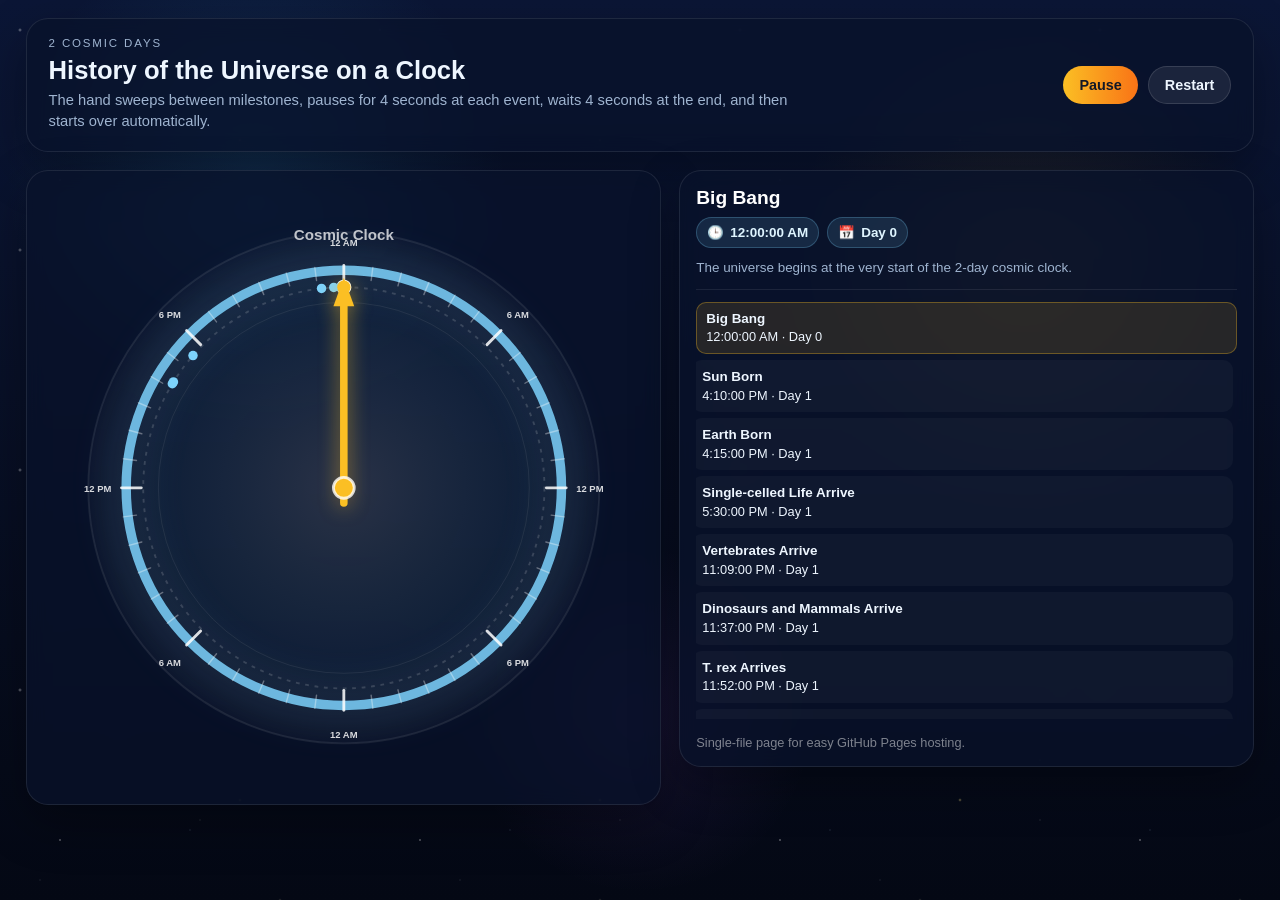
==== cosmicclock.html @ 49c6c4b4 "Update cosmicclock.html" ====
<!DOCTYPE html>
<html lang="en">
<head>
  <meta charset="UTF-8" />
  <meta name="viewport" content="width=device-width, initial-scale=1.0" />
  <title>Cosmic Clock</title>
  <style>
    :root {
      --bg1: #040814;
      --bg2: #0b1636;
      --ring: #7dd3fc;
      --accent: #fbbf24;
      --accent-2: #f97316;
      --text: #eef6ff;
      --muted: #9fb4d0;
      --card: rgba(9, 18, 43, 0.74);
      --glow: rgba(125, 211, 252, 0.42);
    }

    * { box-sizing: border-box; }

    body {
      margin: 0;
      min-height: 100vh;
      font-family: Arial, Helvetica, sans-serif;
      color: var(--text);
      background:
        radial-gradient(circle at 20% 20%, rgba(56, 189, 248, 0.14), transparent 20%),
        radial-gradient(circle at 80% 30%, rgba(251, 191, 36, 0.10), transparent 20%),
        radial-gradient(circle at 50% 80%, rgba(168, 85, 247, 0.10), transparent 18%),
        linear-gradient(180deg, var(--bg2), var(--bg1));
      overflow-x: hidden;
    }

    .stars,
    .stars::before,
    .stars::after {
      position: fixed;
      inset: 0;
      content: "";
      background-repeat: repeat;
      pointer-events: none;
    }

    .stars {
      background-image:
        radial-gradient(2px 2px at 20px 30px, #ffffff, transparent),
        radial-gradient(1.5px 1.5px at 120px 80px, #dbeafe, transparent),
        radial-gradient(1.8px 1.8px at 240px 140px, #fde68a, transparent),
        radial-gradient(1.3px 1.3px at 340px 40px, #ffffff, transparent),
        radial-gradient(1.6px 1.6px at 60px 180px, #ffffff, transparent);
      background-size: 360px 220px;
      opacity: 0.45;
      animation: drift 80s linear infinite;
    }

    .stars::before {
      background-image:
        radial-gradient(1.5px 1.5px at 80px 40px, #ffffff, transparent),
        radial-gradient(1.2px 1.2px at 190px 110px, #bfdbfe, transparent),
        radial-gradient(1.8px 1.8px at 280px 180px, #fef3c7, transparent);
      background-size: 320px 240px;
      opacity: 0.38;
      animation: drift 120s linear reverse infinite;
    }

    .stars::after {
      background-image:
        radial-gradient(1.4px 1.4px at 40px 100px, #ffffff, transparent),
        radial-gradient(1.7px 1.7px at 200px 40px, #f0f9ff, transparent),
        radial-gradient(1.3px 1.3px at 310px 150px, #fde68a, transparent);
      background-size: 420px 260px;
      opacity: 0.22;
      animation: twinkle 6s ease-in-out infinite;
    }

    @keyframes drift {
      from { transform: translateY(0); }
      to { transform: translateY(-120px); }
    }

    @keyframes twinkle {
      0%, 100% { opacity: 0.18; }
      50% { opacity: 0.38; }
    }

    .page {
      width: min(96vw, 1320px);
      margin: 0 auto;
      padding: 18px 0 22px;
      position: relative;
      z-index: 1;
    }

    .panel {
      background: var(--card);
      border: 1px solid rgba(255,255,255,0.09);
      border-radius: 22px;
      box-shadow: 0 18px 50px rgba(0,0,0,0.32);
      backdrop-filter: blur(10px);
    }

    .topbar {
      display: grid;
      grid-template-columns: 1fr auto;
      gap: 20px;
      align-items: center;
      padding: 18px 22px;
      margin-bottom: 18px;
    }

    .eyebrow {
      font-size: 0.72rem;
      letter-spacing: 0.16em;
      text-transform: uppercase;
      color: var(--muted);
      margin-bottom: 8px;
    }

    h1 {
      margin: 0 0 6px;
      font-size: clamp(1.5rem, 2vw, 2.15rem);
      line-height: 1.05;
    }

    .subtitle {
      margin: 0;
      color: var(--muted);
      line-height: 1.45;
      font-size: 0.92rem;
      max-width: 760px;
    }

    .controls {
      display: flex;
      flex-wrap: wrap;
      justify-content: flex-end;
      gap: 10px;
    }

    button {
      border: 0;
      border-radius: 999px;
      padding: 10px 16px;
      font-size: 0.9rem;
      font-weight: 700;
      cursor: pointer;
      transition: transform 0.18s ease, background 0.18s ease;
    }

    button:hover {
      transform: translateY(-1px);
    }

    .primary-btn {
      background: linear-gradient(90deg, var(--accent), var(--accent-2));
      color: #111827;
    }

    .ghost-btn {
      background: rgba(255,255,255,0.08);
      color: var(--text);
      border: 1px solid rgba(255,255,255,0.12);
    }

    .content {
      display: grid;
      grid-template-columns: minmax(420px, 1.05fr) minmax(300px, 0.95fr);
      gap: 18px;
      align-items: start;
    }

    .clock-panel {
      padding: 14px;
      display: grid;
      place-items: center;
      min-height: 620px;
    }

    .info-panel {
      padding: 16px;
    }

    .event-name {
      font-size: clamp(1.15rem, 1.5vw, 1.45rem);
      font-weight: 700;
      margin: 0 0 8px;
      color: #ffffff;
    }

    .event-meta {
      display: flex;
      flex-wrap: wrap;
      gap: 8px;
      margin-bottom: 10px;
    }

    .pill {
      display: inline-flex;
      align-items: center;
      gap: 6px;
      width: fit-content;
      padding: 7px 10px;
      border-radius: 999px;
      background: rgba(125, 211, 252, 0.12);
      border: 1px solid rgba(125, 211, 252, 0.24);
      color: #dff5ff;
      font-weight: 600;
      font-size: 0.84rem;
    }

    .small {
      color: var(--muted);
      line-height: 1.45;
      font-size: 0.84rem;
    }

    .status-row {
      display: flex;
      gap: 6px;
      flex-wrap: wrap;
      margin-top: 10px;
    }

    .status-chip {
      padding: 6px 9px;
      border-radius: 999px;
      background: rgba(255,255,255,0.06);
      border: 1px solid rgba(255,255,255,0.1);
      color: var(--muted);
      font-size: 0.78rem;
    }

    .timeline {
      margin-top: 12px;
      padding-top: 12px;
      border-top: 1px solid rgba(255,255,255,0.08);
      display: grid;
      gap: 6px;
      max-height: 430px;
      overflow: auto;
    }

    .timeline-item {
      padding: 7px 9px;
      border-radius: 10px;
      background: rgba(255,255,255,0.03);
      border: 1px solid transparent;
      transition: 0.25s ease;
      font-size: 0.8rem;
      line-height: 1.3;
    }

    .timeline-item.active {
      background: rgba(251, 191, 36, 0.12);
      border-color: rgba(251, 191, 36, 0.32);
      transform: translateX(4px);
    }

    .timeline-item strong {
      display: block;
      margin-bottom: 2px;
      font-size: 0.84rem;
    }

    svg {
      width: min(100%, 760px);
      height: auto;
      display: block;
    }

    .clock-face {
      filter: drop-shadow(0 0 24px var(--glow));
    }

    .center-dot {
      fill: var(--accent);
      stroke: rgba(255,255,255,0.8);
      stroke-width: 3;
    }

    .hand {
      transform-origin: 320px 320px;
      transition: transform 1s linear;
    }

    .hand-shadow {
      filter: drop-shadow(0 0 10px rgba(251, 191, 36, 0.65));
    }

    .orbit-label {
      font-size: 16px;
      fill: rgba(255,255,255,0.74);
      font-weight: 700;
      text-anchor: middle;
    }

    .face-label {
      font-size: 10px;
      fill: rgba(255,255,255,0.84);
      font-weight: 700;
      text-anchor: middle;
    }

    .credit {
      margin-top: 16px;
      color: rgba(255,255,255,0.48);
      font-size: 0.8rem;
    }

    @media (max-width: 980px) {
      .topbar {
        grid-template-columns: 1fr;
      }

      .controls {
        justify-content: flex-start;
      }

      .content {
        grid-template-columns: 1fr;
      }

      .clock-panel {
        min-height: auto;
      }
    }
  </style>
</head>
<body>
  <div class="stars"></div>

  <main class="page">
    <section class="panel topbar">
      <div>
        <div class="eyebrow">2 cosmic days</div>
        <h1>History of the Universe on a Clock</h1>
        <p class="subtitle">The hand sweeps between milestones, pauses for 4 seconds at each event, waits 4 seconds at the end, and then starts over automatically.</p>
      </div>

      <div class="controls">
        <button id="toggleBtn" class="primary-btn">Pause</button>
        <button id="restartBtn" class="ghost-btn">Restart</button>
      </div>
    </section>

    <section class="content">
      <section class="panel clock-panel">
        <svg viewBox="0 0 640 640" aria-label="Cosmic Clock">
          <defs>
            <radialGradient id="faceGlow" cx="50%" cy="50%" r="50%">
              <stop offset="0%" stop-color="rgba(255,255,255,0.14)" />
              <stop offset="70%" stop-color="rgba(125,211,252,0.08)" />
              <stop offset="100%" stop-color="rgba(255,255,255,0.02)" />
            </radialGradient>
          </defs>

          <circle cx="320" cy="320" r="270" fill="url(#faceGlow)" stroke="rgba(255,255,255,0.08)" stroke-width="2"></circle>
          <circle class="clock-face" cx="320" cy="320" r="230" fill="none" stroke="rgba(125,211,252,0.85)" stroke-width="10"></circle>
          <circle cx="320" cy="320" r="196" fill="none" stroke="rgba(255,255,255,0.08)" stroke-width="1"></circle>

          <g id="ticks"></g>
          <g id="labels"></g>
          <!-- faint timeline orbit -->
          <!-- faint timeline orbit -->
          <circle cx="320" cy="320" r="212" fill="none" stroke="rgba(255,255,255,0.15)" stroke-width="2" stroke-dasharray="4 6"></circle>

          <!-- progress trail -->
          <circle id="progressRing" cx="320" cy="320" r="212" fill="none" stroke="rgba(251,191,36,0.7)" stroke-width="4" stroke-linecap="round" transform="rotate(-90 320 320)" stroke-dasharray="1332" stroke-dashoffset="1332"></circle>

          <g id="eventMarkers"></g>

          <g class="hand hand-shadow" id="handGroup">
            <line x1="320" y1="336" x2="320" y2="116" stroke="#fbbf24" stroke-width="8" stroke-linecap="round"></line>
            <polygon points="320,98 309,128 331,128" fill="#fbbf24"></polygon>
          </g>

          <circle class="center-dot" cx="320" cy="320" r="11"></circle>
          <text x="320" y="58" class="orbit-label">Cosmic Clock</text>
        </svg>
      </section>

      <section class="panel info-panel">
        <h2 class="event-name" id="eventName">Loading…</h2>

        <div class="event-meta">
          <div class="pill">🕒 <span id="eventTime">12:00:00 AM</span></div>
          <div class="pill">📅 <span id="eventDay">Day 0</span></div>
        </div>

        <div class="small" id="eventDescription">
          The clock begins with the Big Bang and travels through each cosmic milestone in sequence.
        </div>

        <div class="timeline" id="timeline"></div>

        <div class="credit">Single-file page for easy GitHub Pages hosting.</div>
      </section>
    </section>
  </main>

  <script>
    const events = [
      { name: "Big Bang", time: "12:00:00 AM", day: 0 },
      { name: "Sun Born", time: "4:10:00 PM", day: 1 },
      { name: "Earth Born", time: "4:15:00 PM", day: 1 },
      { name: "Single-celled Life Arrive", time: "5:30:00 PM", day: 1 },
      { name: "Vertebrates Arrive", time: "11:09:00 PM", day: 1 },
      { name: "Dinosaurs and Mammals Arrive", time: "11:37:00 PM", day: 1 },
      { name: "T. rex Arrives", time: "11:52:00 PM", day: 1 },
      { name: "Astroid Hits", time: "11:53:00 PM", day: 1 },
      { name: "Entire Human History Starts after", time: "11:59:59 PM", day: 1 },
      { name: "Current Time", time: "12:00:00 AM", day: 2 }
    ];

    const HOLD_MS = 4000;
    const TRANSITION_MS = 2200;

    const eventNameEl = document.getElementById('eventName');
    const eventTimeEl = document.getElementById('eventTime');
    const eventDayEl = document.getElementById('eventDay');
    const eventDescriptionEl = document.getElementById('eventDescription');
    const handGroup = document.getElementById('handGroup');
    const timeline = document.getElementById('timeline');
    const ticksGroup = document.getElementById('ticks');
    const labelsGroup = document.getElementById('labels');
    const eventMarkersGroup = document.getElementById('eventMarkers');
    const progressRing = document.getElementById('progressRing');
    const toggleBtn = document.getElementById('toggleBtn');
    const restartBtn = document.getElementById('restartBtn');

    const descriptions = {
      "Big Bang": "The universe begins at the very start of the 2-day cosmic clock.",
      "Sun Born": "Our Sun appears late on Day 1 in this compressed timeline.",
      "Earth Born": "Earth forms just minutes after the Sun on the cosmic clock.",
      "Single-celled Life Arrive": "Early life appears and dominates most of the remaining timeline.",
      "Vertebrates Arrive": "Complex animals with backbones arrive close to the end of Day 1.",
      "Dinosaurs and Mammals Arrive": "Dinosaurs and early mammals show up in the final half hour before midnight.",
      "T. rex Arrives": "T. rex appears very late in cosmic history.",
      "Astroid Hits": "A world-changing asteroid impact follows shortly after.",
      "Entire Human History Starts after": "Recorded human history occupies only the tiniest sliver before midnight.",
      "Current Time": "The clock reaches the present moment, then pauses before restarting."
    };

    function toSeconds(timeString) {
      const [time, modifier] = timeString.split(' ');
      let [hours, minutes, seconds] = time.split(':').map(Number);
      if (modifier === 'AM' && hours === 12) hours = 0;
      if (modifier === 'PM' && hours !== 12) hours += 12;
      return hours * 3600 + minutes * 60 + seconds;
    }

    const totalSeconds = 2 * 24 * 60 * 60;

    const mappedEvents = events.map((event, index) => ({
      ...event,
      index,
      absoluteSeconds: event.day * 86400 + toSeconds(event.time)
    }));

    let currentIndex = 0;
    let isPlaying = true;
    let runToken = 0;

    function sleep(ms) {
      return new Promise(resolve => setTimeout(resolve, ms));
    }

    function waitWhilePaused() {
      return new Promise(resolve => {
        const check = () => {
          if (isPlaying) resolve();
          else requestAnimationFrame(check);
        };
        check();
      });
    }

    async function controlledWait(ms, token) {
      let remaining = ms;
      const step = 80;
      while (remaining > 0) {
        if (token !== runToken) return false;
        if (!isPlaying) await waitWhilePaused();
        const slice = Math.min(step, remaining);
        await sleep(slice);
        remaining -= slice;
      }
      return token === runToken;
    }

    function formatDay(day) {
      return `Day ${day}`;
    }

    function secondsToDegrees(absoluteSeconds) {
      return (absoluteSeconds / totalSeconds) * 720;
    }

    function handRotation(angle) {
      return `rotate(${angle}deg)`;
    }

    function createTicks() {
      const cx = 320;
      const cy = 320;
      for (let i = 0; i < 48; i++) {
        const angle = (i / 48) * Math.PI * 2 - Math.PI / 2;
        const isMajor = i % 6 === 0;
        const r1 = isMajor ? 214 : 221;
        const r2 = 235;
        const x1 = cx + Math.cos(angle) * r1;
        const y1 = cy + Math.sin(angle) * r1;
        const x2 = cx + Math.cos(angle) * r2;
        const y2 = cy + Math.sin(angle) * r2;
        const line = document.createElementNS('http://www.w3.org/2000/svg', 'line');
        line.setAttribute('x1', x1);
        line.setAttribute('y1', y1);
        line.setAttribute('x2', x2);
        line.setAttribute('y2', y2);
        line.setAttribute('stroke', isMajor ? 'rgba(255,255,255,0.85)' : 'rgba(255,255,255,0.35)');
        line.setAttribute('stroke-width', isMajor ? '3' : '1.5');
        line.setAttribute('stroke-linecap', 'round');
        ticksGroup.appendChild(line);
      }
    }

    function createHourLabels() {
      const cx = 320;
      const cy = 320;
      const labels = [
        { text: '12 AM', pos: 0 },
        { text: '6 AM', pos: 6 },
        { text: '12 PM', pos: 12 },
        { text: '6 PM', pos: 18 },
        { text: '12 AM', pos: 24 },
        { text: '6 AM', pos: 30 },
        { text: '12 PM', pos: 36 },
        { text: '6 PM', pos: 42 }
      ];

      labels.forEach(label => {
        const angle = (label.pos / 48) * Math.PI * 2 - Math.PI / 2;
        const r = 260;
        const x = cx + Math.cos(angle) * r;
        const y = cy + Math.sin(angle) * r + 4;
        const text = document.createElementNS('http://www.w3.org/2000/svg', 'text');
        text.setAttribute('x', x);
        text.setAttribute('y', y);
        text.setAttribute('class', 'face-label');
        text.textContent = label.text;
        labelsGroup.appendChild(text);
      });
    }

    function createEventMarkers() {
      const cx = 320;
      const cy = 320;

      mappedEvents.forEach((event, idx) => {
        const angle = (event.absoluteSeconds / totalSeconds) * Math.PI * 2 - Math.PI / 2;

        // Place markers slightly OUTSIDE the inner ring so they are visible
        const radius = 212;
        const x = cx + Math.cos(angle) * radius;
        const y = cy + Math.sin(angle) * radius;

        const dot = document.createElementNS('http://www.w3.org/2000/svg', 'circle');
        dot.setAttribute('cx', x);
        dot.setAttribute('cy', y);
        dot.setAttribute('r', event.name === 'Big Bang' || event.name === 'Current Time' ? '7' : '5');
        dot.setAttribute('fill', event.name === 'Current Time' ? '#fbbf24' : '#7dd3fc');
        dot.setAttribute('opacity', '1');
        dot.setAttribute('data-index', idx);

        // ensure markers render above rings
        dot.style.pointerEvents = 'none';

        eventMarkersGroup.appendChild(dot);
      });
    }

    function renderTimeline() {
      timeline.innerHTML = mappedEvents.map((event, index) => `
        <div class="timeline-item ${index === 0 ? 'active' : ''}" data-index="${index}">
          <strong>${event.name}</strong>
          <span>${event.time} · Day ${event.day}</span>
        </div>
      `).join('');
    }

    function setActiveEvent(index) {
      currentIndex = index;
      const event = mappedEvents[index];
      const angle = secondsToDegrees(event.absoluteSeconds);

      handGroup.style.transform = handRotation(angle);

      // update glowing progress trail
      const fraction = angle / 720;
      const circumference = 1332;
      const offset = circumference * (1 - fraction);
      progressRing.style.strokeDashoffset = offset;
      eventNameEl.textContent = event.name;
      eventTimeEl.textContent = event.time;
      eventDayEl.textContent = formatDay(event.day);
      eventDescriptionEl.textContent = descriptions[event.name] || 'A major milestone on the cosmic clock.';

      document.querySelectorAll('.timeline-item').forEach((item, itemIndex) => {
        item.classList.toggle('active', itemIndex === index);
      });

      document.querySelectorAll('#eventMarkers circle').forEach((dot, dotIndex) => {
        dot.setAttribute('stroke', dotIndex === index ? 'white' : 'none');
        dot.setAttribute('stroke-width', dotIndex === index ? '2' : '0');
      });

      const activeItem = document.querySelector(`.timeline-item[data-index="${index}"]`);
      if (activeItem) activeItem.scrollIntoView({ block: 'nearest', behavior: 'smooth' });
    }

    function moveHandTo(index, durationMs) {
      const event = mappedEvents[index];
      handGroup.style.transitionDuration = `${durationMs}ms`;
      handGroup.style.transform = handRotation(secondsToDegrees(event.absoluteSeconds));
    }

    function setButtonState() {
      toggleBtn.textContent = isPlaying ? 'Pause' : 'Resume';
    }

    async function playSequence(token) {
      setActiveEvent(currentIndex);

      while (token === runToken) {
        if (!isPlaying) {
          await waitWhilePaused();
          if (token !== runToken) return;
        }

        const nextIndex = currentIndex === mappedEvents.length - 1 ? 0 : currentIndex + 1;
        moveHandTo(nextIndex, TRANSITION_MS);
        const moved = await controlledWait(TRANSITION_MS, token);
        if (!moved) return;

        setActiveEvent(nextIndex);

        const held = await controlledWait(HOLD_MS, token);
        if (!held) return;
      }
    }

    function restartSequence() {
      runToken += 1;
      currentIndex = 0;
      handGroup.style.transitionDuration = '0ms';
      setActiveEvent(0);
      requestAnimationFrame(() => {
        requestAnimationFrame(() => {
          handGroup.style.transitionDuration = `${TRANSITION_MS}ms`;
          if (isPlaying) playSequence(runToken);
        });
      });
    }

    toggleBtn.addEventListener('click', () => {
      isPlaying = !isPlaying;
      setButtonState();
    });

    restartBtn.addEventListener('click', () => {
      isPlaying = true;
      setButtonState();
      restartSequence();
    });

    createTicks();
    createHourLabels();
    createEventMarkers();
    renderTimeline();
    setActiveEvent(0);
    setButtonState();

    handGroup.style.transitionDuration = `${TRANSITION_MS}ms`;

    // Pause on Day 0 (Big Bang) before starting the first movement
    async function startWithInitialPause(){
      await controlledWait(HOLD_MS, runToken);
      if (isPlaying) playSequence(runToken);
    }

    startWithInitialPause();
  </script>
</body>
</html>
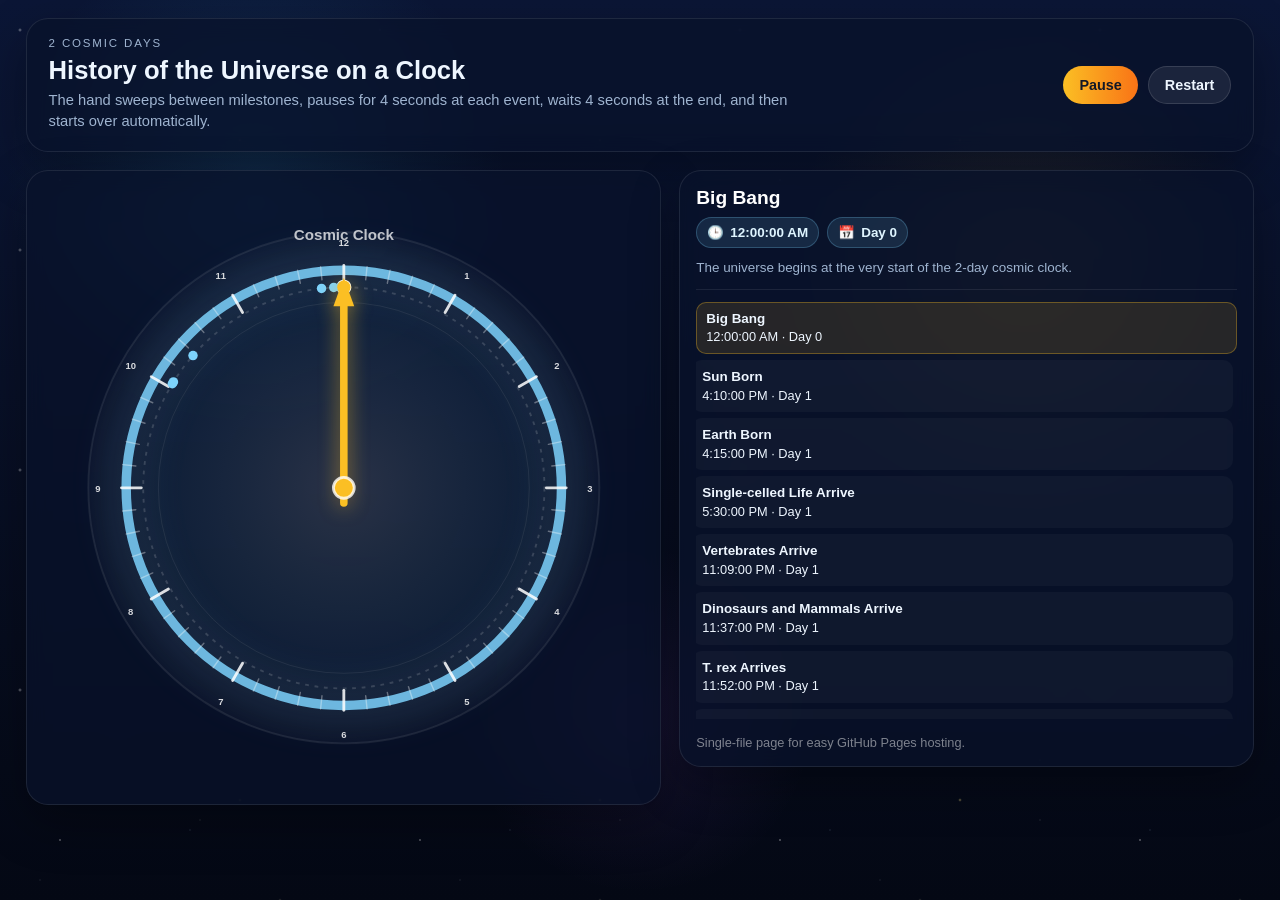
==== commit f23c8709: "Update cosmicclock.html" ====
--- a/cosmicclock.html
+++ b/cosmicclock.html
@@ -494,7 +494,9 @@
     }
 
     function secondsToDegrees(absoluteSeconds) {
-      return (absoluteSeconds / totalSeconds) * 720;
+      // 2 full days mapped onto 1 normal 12-hour clock face
+      // 48 hours = 360 degrees, so each full lap represents the whole cosmic timeline
+      return (absoluteSeconds / totalSeconds) * 360;
     }
 
     function handRotation(angle) {
@@ -504,9 +506,9 @@
     function createTicks() {
       const cx = 320;
       const cy = 320;
-      for (let i = 0; i < 48; i++) {
-        const angle = (i / 48) * Math.PI * 2 - Math.PI / 2;
-        const isMajor = i % 6 === 0;
+      for (let i = 0; i < 60; i++) {
+        const angle = (i / 60) * Math.PI * 2 - Math.PI / 2;
+        const isMajor = i % 5 === 0;
         const r1 = isMajor ? 214 : 221;
         const r2 = 235;
         const x1 = cx + Math.cos(angle) * r1;
@@ -529,18 +531,22 @@
       const cx = 320;
       const cy = 320;
       const labels = [
-        { text: '12 AM', pos: 0 },
-        { text: '6 AM', pos: 6 },
-        { text: '12 PM', pos: 12 },
-        { text: '6 PM', pos: 18 },
-        { text: '12 AM', pos: 24 },
-        { text: '6 AM', pos: 30 },
-        { text: '12 PM', pos: 36 },
-        { text: '6 PM', pos: 42 }
+        { text: '12', hour: 0 },
+        { text: '1', hour: 1 },
+        { text: '2', hour: 2 },
+        { text: '3', hour: 3 },
+        { text: '4', hour: 4 },
+        { text: '5', hour: 5 },
+        { text: '6', hour: 6 },
+        { text: '7', hour: 7 },
+        { text: '8', hour: 8 },
+        { text: '9', hour: 9 },
+        { text: '10', hour: 10 },
+        { text: '11', hour: 11 }
       ];
 
       labels.forEach(label => {
-        const angle = (label.pos / 48) * Math.PI * 2 - Math.PI / 2;
+        const angle = (label.hour / 12) * Math.PI * 2 - Math.PI / 2;
         const r = 260;
         const x = cx + Math.cos(angle) * r;
         const y = cy + Math.sin(angle) * r + 4;
@@ -597,7 +603,7 @@
       handGroup.style.transform = handRotation(angle);
 
       // update glowing progress trail
-      const fraction = angle / 720;
+      const fraction = angle / 360;
       const circumference = 1332;
       const offset = circumference * (1 - fraction);
       progressRing.style.strokeDashoffset = offset;
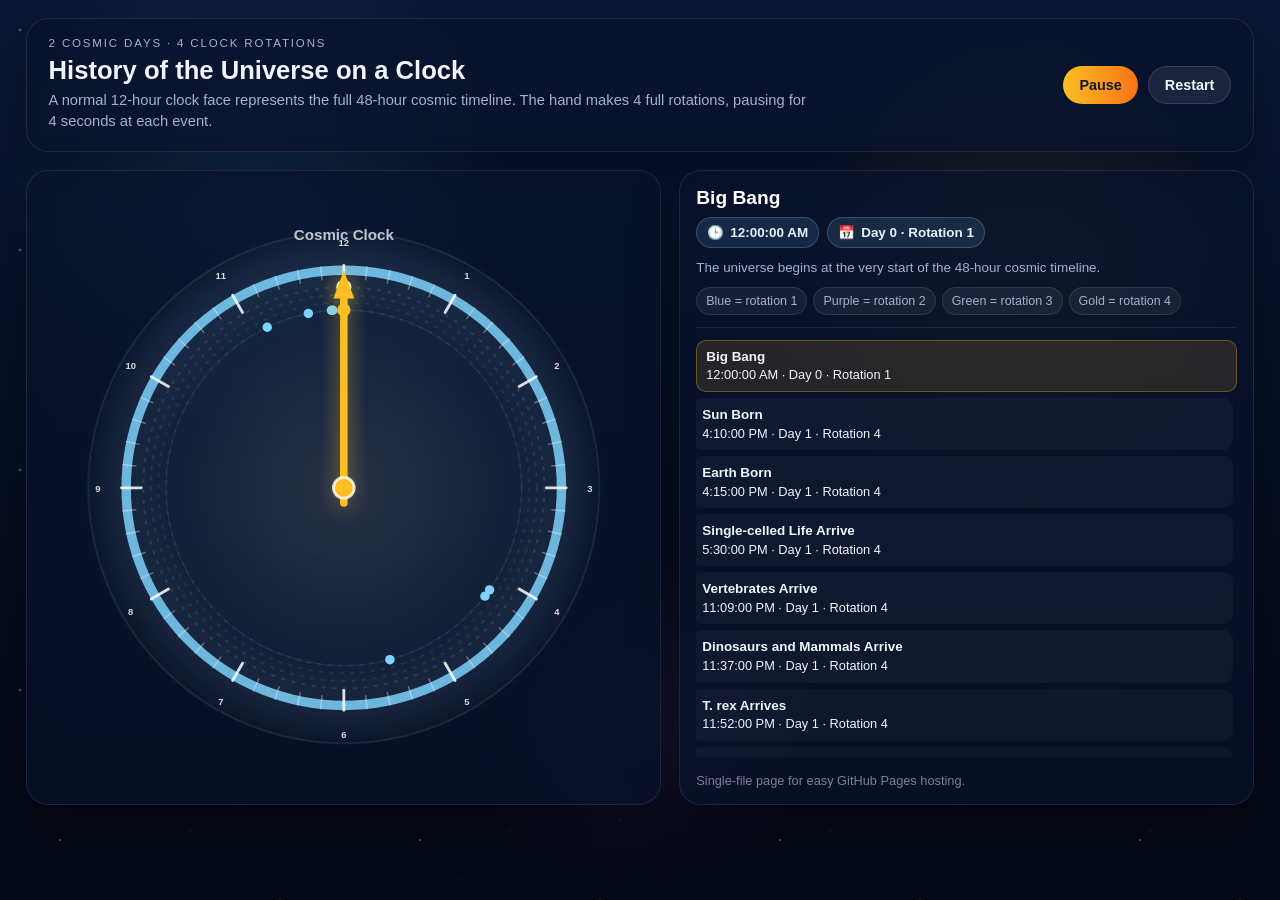
==== commit b796de35: "Update cosmicclock.html" ====
--- a/cosmicclock.html
+++ b/cosmicclock.html
@@ -15,6 +15,10 @@
       --muted: #9fb4d0;
       --card: rgba(9, 18, 43, 0.74);
       --glow: rgba(125, 211, 252, 0.42);
+      --lap1: rgba(96,165,250,0.78);
+      --lap2: rgba(168,85,247,0.78);
+      --lap3: rgba(34,197,94,0.78);
+      --lap4: rgba(251,191,36,0.84);
     }
 
     * { box-sizing: border-box; }
@@ -215,14 +219,14 @@
       font-size: 0.84rem;
     }
 
-    .status-row {
+    .legend {
       display: flex;
       gap: 6px;
       flex-wrap: wrap;
       margin-top: 10px;
     }
 
-    .status-chip {
+    .legend-chip {
       padding: 6px 9px;
       border-radius: 999px;
       background: rgba(255,255,255,0.06);
@@ -333,9 +337,9 @@
   <main class="page">
     <section class="panel topbar">
       <div>
-        <div class="eyebrow">2 cosmic days</div>
+        <div class="eyebrow">2 cosmic days · 4 clock rotations</div>
         <h1>History of the Universe on a Clock</h1>
-        <p class="subtitle">The hand sweeps between milestones, pauses for 4 seconds at each event, waits 4 seconds at the end, and then starts over automatically.</p>
+        <p class="subtitle">A normal 12-hour clock face represents the full 48-hour cosmic timeline. The hand makes 4 full rotations, pausing for 4 seconds at each event.</p>
       </div>
 
       <div class="controls">
@@ -357,22 +361,26 @@
 
           <circle cx="320" cy="320" r="270" fill="url(#faceGlow)" stroke="rgba(255,255,255,0.08)" stroke-width="2"></circle>
           <circle class="clock-face" cx="320" cy="320" r="230" fill="none" stroke="rgba(125,211,252,0.85)" stroke-width="10"></circle>
-          <circle cx="320" cy="320" r="196" fill="none" stroke="rgba(255,255,255,0.08)" stroke-width="1"></circle>
+          <circle cx="320" cy="320" r="188" fill="none" stroke="rgba(255,255,255,0.08)" stroke-width="1"></circle>
 
           <g id="ticks"></g>
           <g id="labels"></g>
-          <!-- faint timeline orbit -->
-          <!-- faint timeline orbit -->
-          <circle cx="320" cy="320" r="212" fill="none" stroke="rgba(255,255,255,0.15)" stroke-width="2" stroke-dasharray="4 6"></circle>
-
-          <!-- progress trail -->
-          <circle id="progressRing" cx="320" cy="320" r="212" fill="none" stroke="rgba(251,191,36,0.7)" stroke-width="4" stroke-linecap="round" transform="rotate(-90 320 320)" stroke-dasharray="1332" stroke-dashoffset="1332"></circle>
+
+          <circle cx="320" cy="320" r="212" fill="none" stroke="rgba(255,255,255,0.10)" stroke-width="2" stroke-dasharray="4 7"></circle>
+          <circle cx="320" cy="320" r="204" fill="none" stroke="rgba(255,255,255,0.08)" stroke-width="2" stroke-dasharray="4 7"></circle>
+          <circle cx="320" cy="320" r="196" fill="none" stroke="rgba(255,255,255,0.07)" stroke-width="2" stroke-dasharray="4 7"></circle>
+          <circle cx="320" cy="320" r="188" fill="none" stroke="rgba(255,255,255,0.06)" stroke-width="2" stroke-dasharray="4 7"></circle>
+
+          <circle id="progressRing1" cx="320" cy="320" r="212" fill="none" stroke="var(--lap1)" stroke-width="4" stroke-linecap="round" transform="rotate(-90 320 320)" stroke-dasharray="1332" stroke-dashoffset="1332"></circle>
+          <circle id="progressRing2" cx="320" cy="320" r="204" fill="none" stroke="var(--lap2)" stroke-width="4" stroke-linecap="round" transform="rotate(-90 320 320)" stroke-dasharray="1282" stroke-dashoffset="1282"></circle>
+          <circle id="progressRing3" cx="320" cy="320" r="196" fill="none" stroke="var(--lap3)" stroke-width="4" stroke-linecap="round" transform="rotate(-90 320 320)" stroke-dasharray="1232" stroke-dashoffset="1232"></circle>
+          <circle id="progressRing4" cx="320" cy="320" r="188" fill="none" stroke="var(--lap4)" stroke-width="4" stroke-linecap="round" transform="rotate(-90 320 320)" stroke-dasharray="1181" stroke-dashoffset="1181"></circle>
 
           <g id="eventMarkers"></g>
 
           <g class="hand hand-shadow" id="handGroup">
-            <line x1="320" y1="336" x2="320" y2="116" stroke="#fbbf24" stroke-width="8" stroke-linecap="round"></line>
-            <polygon points="320,98 309,128 331,128" fill="#fbbf24"></polygon>
+            <line x1="320" y1="336" x2="320" y2="108" stroke="#fbbf24" stroke-width="8" stroke-linecap="round"></line>
+            <polygon points="320,90 309,120 331,120" fill="#fbbf24"></polygon>
           </g>
 
           <circle class="center-dot" cx="320" cy="320" r="11"></circle>
@@ -390,6 +398,13 @@
 
         <div class="small" id="eventDescription">
           The clock begins with the Big Bang and travels through each cosmic milestone in sequence.
+        </div>
+
+        <div class="legend">
+          <div class="legend-chip">Blue = rotation 1</div>
+          <div class="legend-chip">Purple = rotation 2</div>
+          <div class="legend-chip">Green = rotation 3</div>
+          <div class="legend-chip">Gold = rotation 4</div>
         </div>
 
         <div class="timeline" id="timeline"></div>
@@ -415,6 +430,15 @@
 
     const HOLD_MS = 4000;
     const TRANSITION_MS = 2200;
+    const TOTAL_SECONDS = 2 * 24 * 60 * 60;
+    const LAP_DEGREES = 360;
+    const TOTAL_DEGREES = 1440;
+    const ringData = [
+      { id: 'progressRing1', radius: 212, circumference: 1332 },
+      { id: 'progressRing2', radius: 204, circumference: 1282 },
+      { id: 'progressRing3', radius: 196, circumference: 1232 },
+      { id: 'progressRing4', radius: 188, circumference: 1181 }
+    ];
 
     const eventNameEl = document.getElementById('eventName');
     const eventTimeEl = document.getElementById('eventTime');
@@ -425,20 +449,20 @@
     const ticksGroup = document.getElementById('ticks');
     const labelsGroup = document.getElementById('labels');
     const eventMarkersGroup = document.getElementById('eventMarkers');
-    const progressRing = document.getElementById('progressRing');
     const toggleBtn = document.getElementById('toggleBtn');
     const restartBtn = document.getElementById('restartBtn');
+    const progressRings = ringData.map(ring => ({ ...ring, el: document.getElementById(ring.id) }));
 
     const descriptions = {
-      "Big Bang": "The universe begins at the very start of the 2-day cosmic clock.",
-      "Sun Born": "Our Sun appears late on Day 1 in this compressed timeline.",
-      "Earth Born": "Earth forms just minutes after the Sun on the cosmic clock.",
+      "Big Bang": "The universe begins at the very start of the 48-hour cosmic timeline.",
+      "Sun Born": "Our Sun appears during the third of four clock rotations.",
+      "Earth Born": "Earth forms shortly after the Sun on the same rotation.",
       "Single-celled Life Arrive": "Early life appears and dominates most of the remaining timeline.",
-      "Vertebrates Arrive": "Complex animals with backbones arrive close to the end of Day 1.",
-      "Dinosaurs and Mammals Arrive": "Dinosaurs and early mammals show up in the final half hour before midnight.",
-      "T. rex Arrives": "T. rex appears very late in cosmic history.",
-      "Astroid Hits": "A world-changing asteroid impact follows shortly after.",
-      "Entire Human History Starts after": "Recorded human history occupies only the tiniest sliver before midnight.",
+      "Vertebrates Arrive": "Vertebrates arrive very late in the cosmic sequence.",
+      "Dinosaurs and Mammals Arrive": "Dinosaurs and mammals appear close to the end of the final rotation.",
+      "T. rex Arrives": "T. rex appears in the closing moments of cosmic history.",
+      "Astroid Hits": "A major asteroid impact follows shortly after T. rex appears.",
+      "Entire Human History Starts after": "Recorded human history is only a tiny sliver at the very end.",
       "Current Time": "The clock reaches the present moment, then pauses before restarting."
     };
 
@@ -449,8 +473,6 @@
       if (modifier === 'PM' && hours !== 12) hours += 12;
       return hours * 3600 + minutes * 60 + seconds;
     }
-
-    const totalSeconds = 2 * 24 * 60 * 60;
 
     const mappedEvents = events.map((event, index) => ({
       ...event,
@@ -494,13 +516,32 @@
     }
 
     function secondsToDegrees(absoluteSeconds) {
-      // 2 full days mapped onto 1 normal 12-hour clock face
-      // 48 hours = 360 degrees, so each full lap represents the whole cosmic timeline
-      return (absoluteSeconds / totalSeconds) * 360;
-    }
-
-    function handRotation(angle) {
-      return `rotate(${angle}deg)`;
+      return (absoluteSeconds / TOTAL_SECONDS) * TOTAL_DEGREES;
+    }
+
+    function angleOnClock(totalDegrees) {
+      return ((totalDegrees % LAP_DEGREES) + LAP_DEGREES) % LAP_DEGREES;
+    }
+
+    function handRotation(totalDegrees) {
+      return `rotate(${totalDegrees}deg)`;
+    }
+
+    function lapNumber(totalDegrees) {
+      return Math.min(4, Math.floor(totalDegrees / LAP_DEGREES) + 1);
+    }
+
+    function setRingProgress(ring, turnsCompleted) {
+      const clamped = Math.max(0, Math.min(1, turnsCompleted));
+      ring.el.style.strokeDashoffset = ring.circumference * (1 - clamped);
+    }
+
+    function updateProgressRings(totalDegrees) {
+      const turns = totalDegrees / LAP_DEGREES;
+      setRingProgress(progressRings[0], turns);
+      setRingProgress(progressRings[1], turns - 1);
+      setRingProgress(progressRings[2], turns - 2);
+      setRingProgress(progressRings[3], turns - 3);
     }
 
     function createTicks() {
@@ -564,10 +605,11 @@
       const cy = 320;
 
       mappedEvents.forEach((event, idx) => {
-        const angle = (event.absoluteSeconds / totalSeconds) * Math.PI * 2 - Math.PI / 2;
-
-        // Place markers slightly OUTSIDE the inner ring so they are visible
-        const radius = 212;
+        const totalDegrees = secondsToDegrees(event.absoluteSeconds);
+        const lapIndex = Math.min(progressRings.length - 1, Math.floor(totalDegrees / LAP_DEGREES));
+        const ring = progressRings[lapIndex];
+        const angle = (angleOnClock(totalDegrees) / 360) * Math.PI * 2 - Math.PI / 2;
+        const radius = ring.radius;
         const x = cx + Math.cos(angle) * radius;
         const y = cy + Math.sin(angle) * radius;
 
@@ -578,38 +620,35 @@
         dot.setAttribute('fill', event.name === 'Current Time' ? '#fbbf24' : '#7dd3fc');
         dot.setAttribute('opacity', '1');
         dot.setAttribute('data-index', idx);
-
-        // ensure markers render above rings
         dot.style.pointerEvents = 'none';
-
         eventMarkersGroup.appendChild(dot);
       });
     }
 
     function renderTimeline() {
-      timeline.innerHTML = mappedEvents.map((event, index) => `
-        <div class="timeline-item ${index === 0 ? 'active' : ''}" data-index="${index}">
-          <strong>${event.name}</strong>
-          <span>${event.time} · Day ${event.day}</span>
-        </div>
-      `).join('');
+      timeline.innerHTML = mappedEvents.map((event, index) => {
+        const rotation = lapNumber(secondsToDegrees(event.absoluteSeconds));
+        return `
+          <div class="timeline-item ${index === 0 ? 'active' : ''}" data-index="${index}">
+            <strong>${event.name}</strong>
+            <span>${event.time} · Day ${event.day} · Rotation ${rotation}</span>
+          </div>
+        `;
+      }).join('');
     }
 
     function setActiveEvent(index) {
       currentIndex = index;
       const event = mappedEvents[index];
-      const angle = secondsToDegrees(event.absoluteSeconds);
-
-      handGroup.style.transform = handRotation(angle);
-
-      // update glowing progress trail
-      const fraction = angle / 360;
-      const circumference = 1332;
-      const offset = circumference * (1 - fraction);
-      progressRing.style.strokeDashoffset = offset;
+      const totalDegrees = secondsToDegrees(event.absoluteSeconds);
+      const rotation = lapNumber(totalDegrees);
+
+      handGroup.style.transform = handRotation(totalDegrees);
+      updateProgressRings(totalDegrees);
+
       eventNameEl.textContent = event.name;
       eventTimeEl.textContent = event.time;
-      eventDayEl.textContent = formatDay(event.day);
+      eventDayEl.textContent = `${formatDay(event.day)} · Rotation ${rotation}`;
       eventDescriptionEl.textContent = descriptions[event.name] || 'A major milestone on the cosmic clock.';
 
       document.querySelectorAll('.timeline-item').forEach((item, itemIndex) => {
@@ -664,7 +703,7 @@
       requestAnimationFrame(() => {
         requestAnimationFrame(() => {
           handGroup.style.transitionDuration = `${TRANSITION_MS}ms`;
-          if (isPlaying) playSequence(runToken);
+          if (isPlaying) startWithInitialPause();
         });
       });
     }
@@ -689,10 +728,9 @@
 
     handGroup.style.transitionDuration = `${TRANSITION_MS}ms`;
 
-    // Pause on Day 0 (Big Bang) before starting the first movement
-    async function startWithInitialPause(){
-      await controlledWait(HOLD_MS, runToken);
-      if (isPlaying) playSequence(runToken);
+    async function startWithInitialPause() {
+      const held = await controlledWait(HOLD_MS, runToken);
+      if (held && isPlaying) playSequence(runToken);
     }
 
     startWithInitialPause();
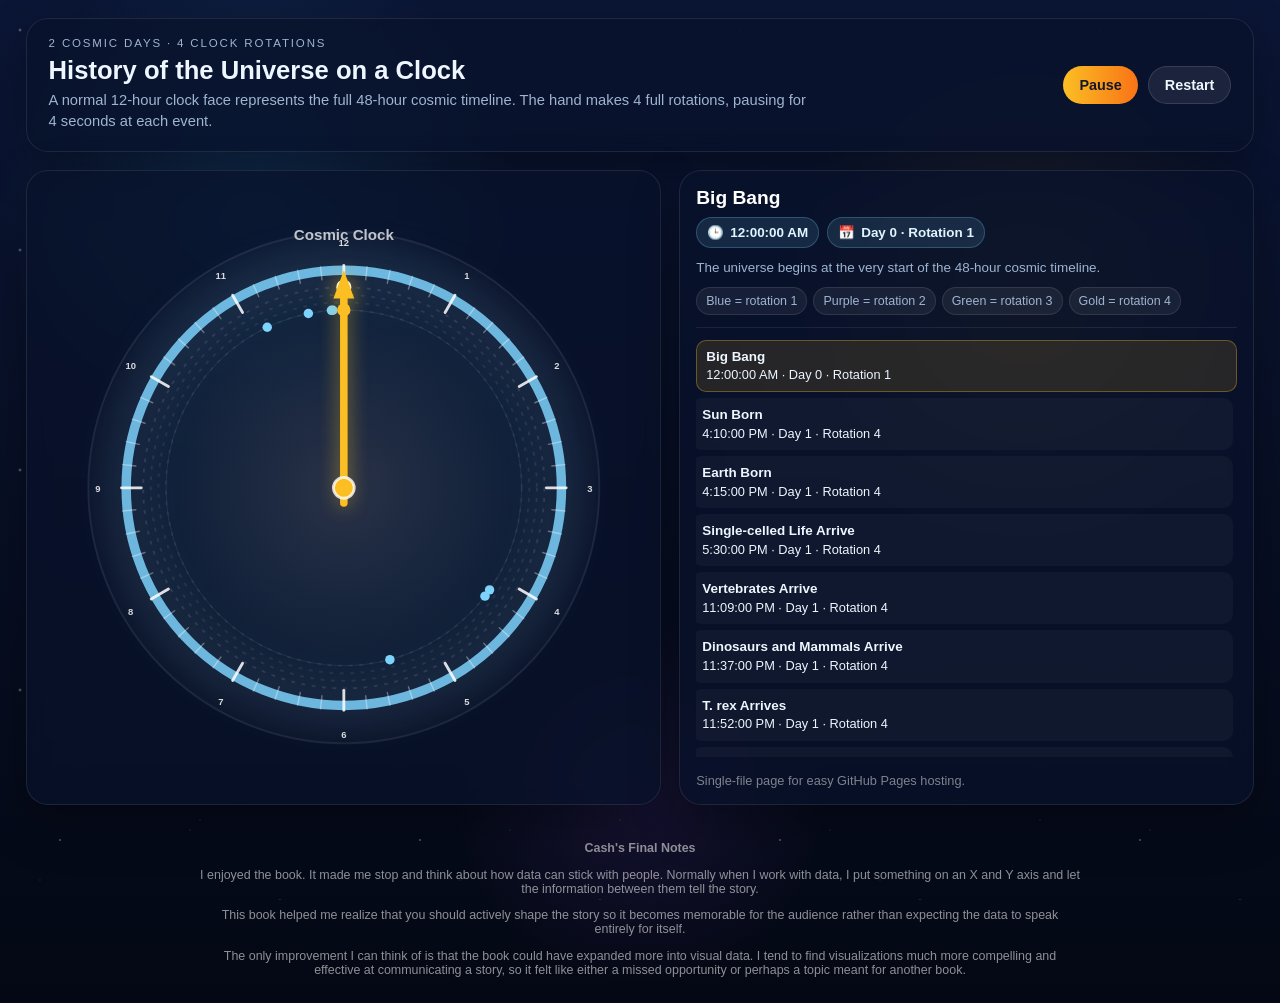
==== commit 2cc11edc: "Update cosmicclock.html" ====
--- a/cosmicclock.html
+++ b/cosmicclock.html
@@ -413,6 +413,25 @@
       </section>
     </section>
   </main>
+
+<footer style="width:100%; text-align:center; padding:14px 10px; font-size:0.78rem; color:rgba(255,255,255,0.55); max-width:900px; margin:auto;">
+  <strong>Cash's Final Notes</strong>
+  <p>
+    I enjoyed the book. It made me stop and think about how data can stick with people.
+    Normally when I work with data, I put something on an X and Y axis and let the
+    information between them tell the story.
+  </p>
+  <p>
+    This book helped me realize that you should actively shape the story so it becomes
+    memorable for the audience rather than expecting the data to speak entirely for itself.
+  </p>
+  <p>
+    The only improvement I can think of is that the book could have expanded more into
+    visual data. I tend to find visualizations much more compelling and effective at
+    communicating a story, so it felt like either a missed opportunity or perhaps a topic
+    meant for another book.
+  </p>
+</footer>
 
   <script>
     const events = [
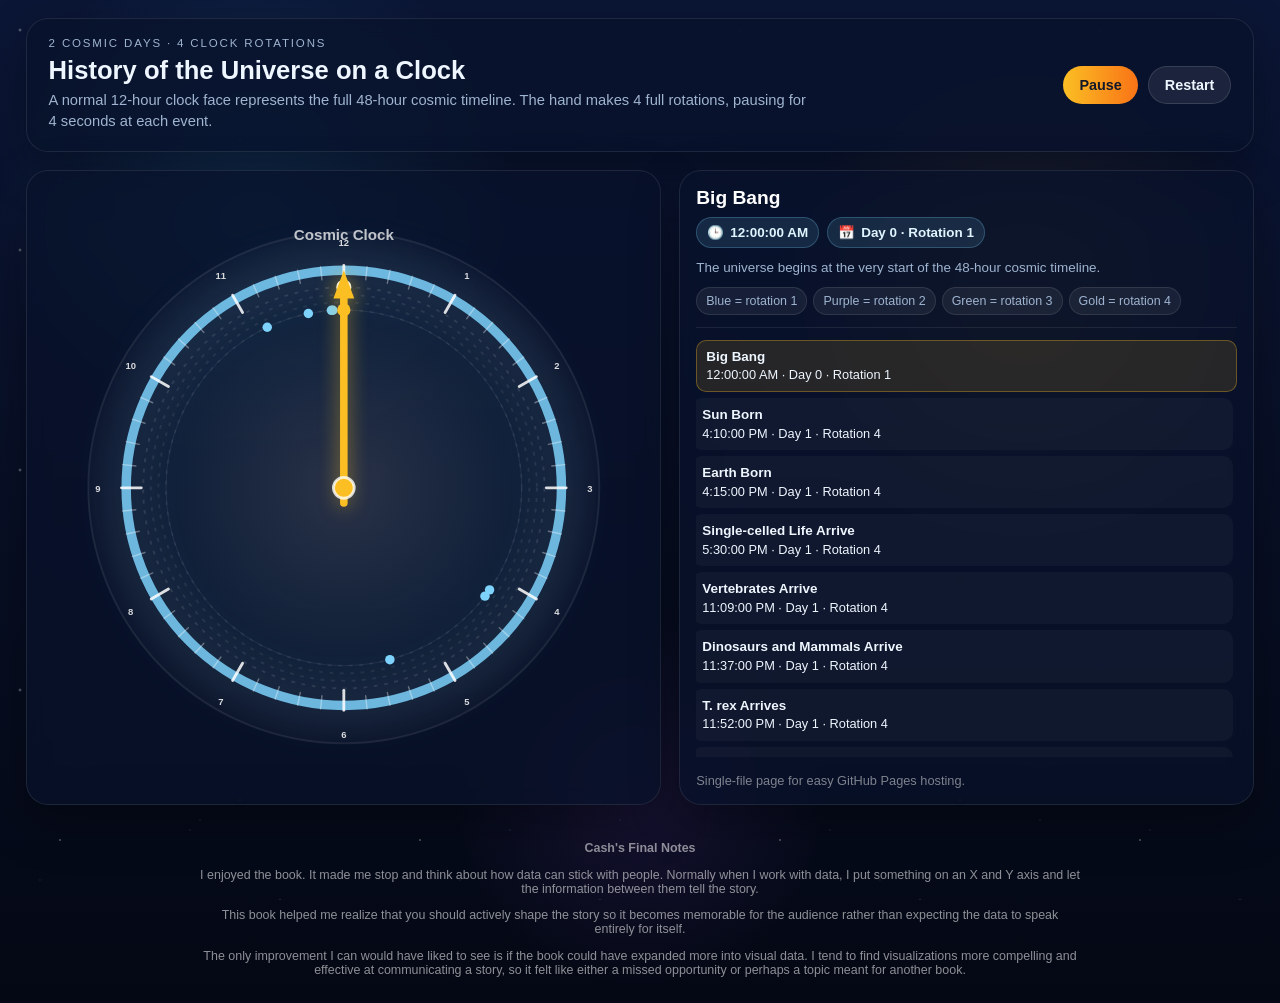
==== commit c5815108: "Update cosmicclock.html" ====
--- a/cosmicclock.html
+++ b/cosmicclock.html
@@ -426,8 +426,8 @@
     memorable for the audience rather than expecting the data to speak entirely for itself.
   </p>
   <p>
-    The only improvement I can think of is that the book could have expanded more into
-    visual data. I tend to find visualizations much more compelling and effective at
+    The only improvement I can would have liked to see is if the book could have expanded more into
+    visual data. I tend to find visualizations more compelling and effective at
     communicating a story, so it felt like either a missed opportunity or perhaps a topic
     meant for another book.
   </p>
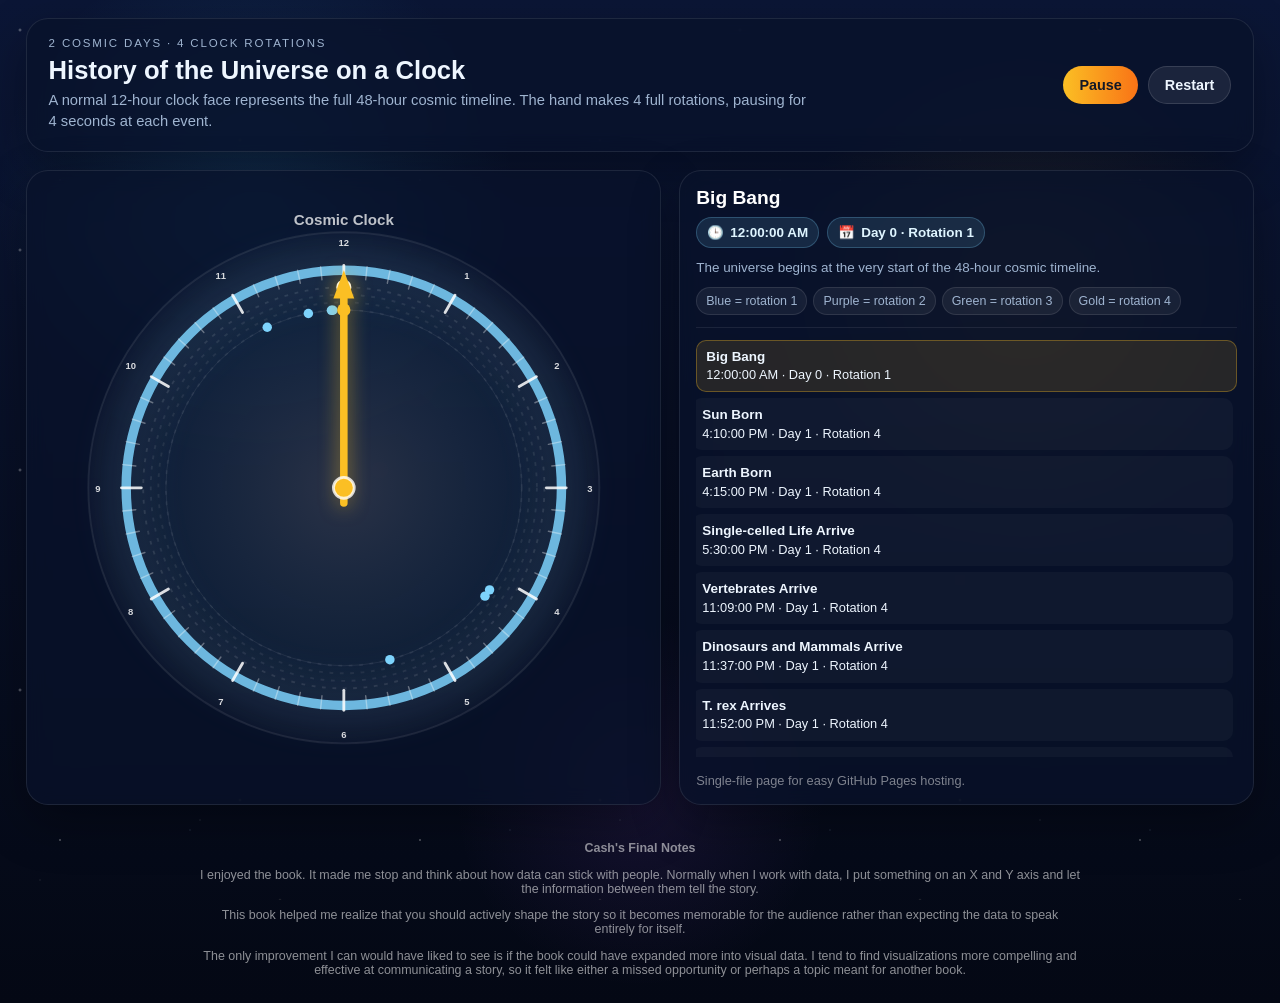
==== commit 2094aa57: "Update cosmicclock.html" ====
--- a/cosmicclock.html
+++ b/cosmicclock.html
@@ -384,7 +384,7 @@
           </g>
 
           <circle class="center-dot" cx="320" cy="320" r="11"></circle>
-          <text x="320" y="58" class="orbit-label">Cosmic Clock</text>
+          <text x="320" y="42" class="orbit-label">Cosmic Clock</text>
         </svg>
       </section>
 
@@ -755,4 +755,4 @@
     startWithInitialPause();
   </script>
 </body>
-</html>
+</html>
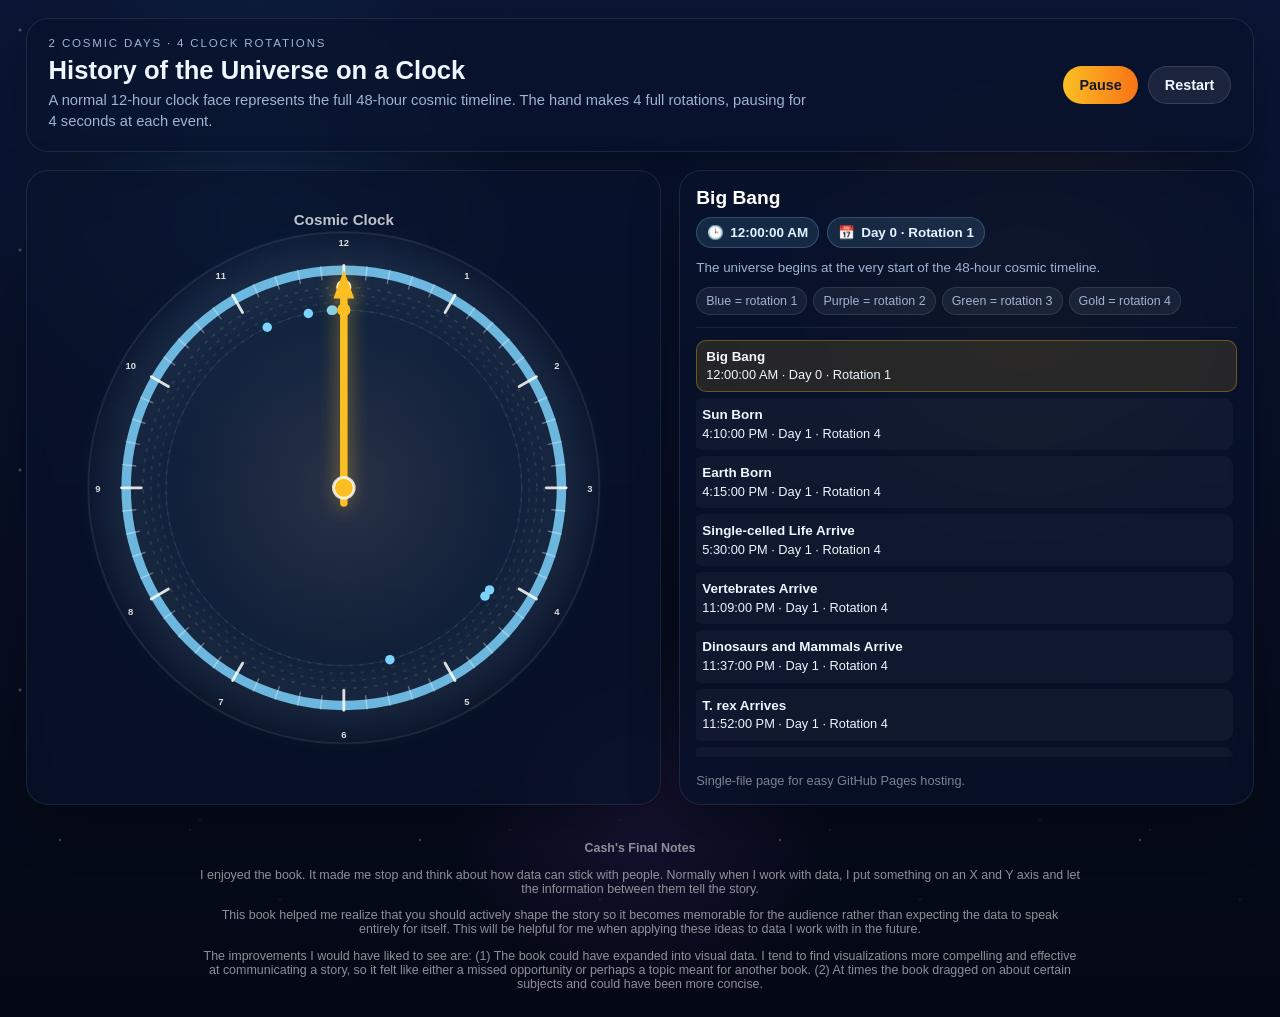
==== commit 340b7ffd: "Update cosmicclock.html" ====
--- a/cosmicclock.html
+++ b/cosmicclock.html
@@ -424,12 +424,13 @@
   <p>
     This book helped me realize that you should actively shape the story so it becomes
     memorable for the audience rather than expecting the data to speak entirely for itself.
+    This will be helpful for me when applying these ideas to data I work with in the future.
   </p>
   <p>
-    The only improvement I can would have liked to see is if the book could have expanded more into
-    visual data. I tend to find visualizations more compelling and effective at
-    communicating a story, so it felt like either a missed opportunity or perhaps a topic
-    meant for another book.
+    The improvements I would have liked to see are: (1) The book could have expanded into
+    visual data. I tend to find visualizations more compelling and effective at communicating
+    a story, so it felt like either a missed opportunity or perhaps a topic meant for another book.
+    (2) At times the book dragged on about certain subjects and could have been more concise.
   </p>
 </footer>
 
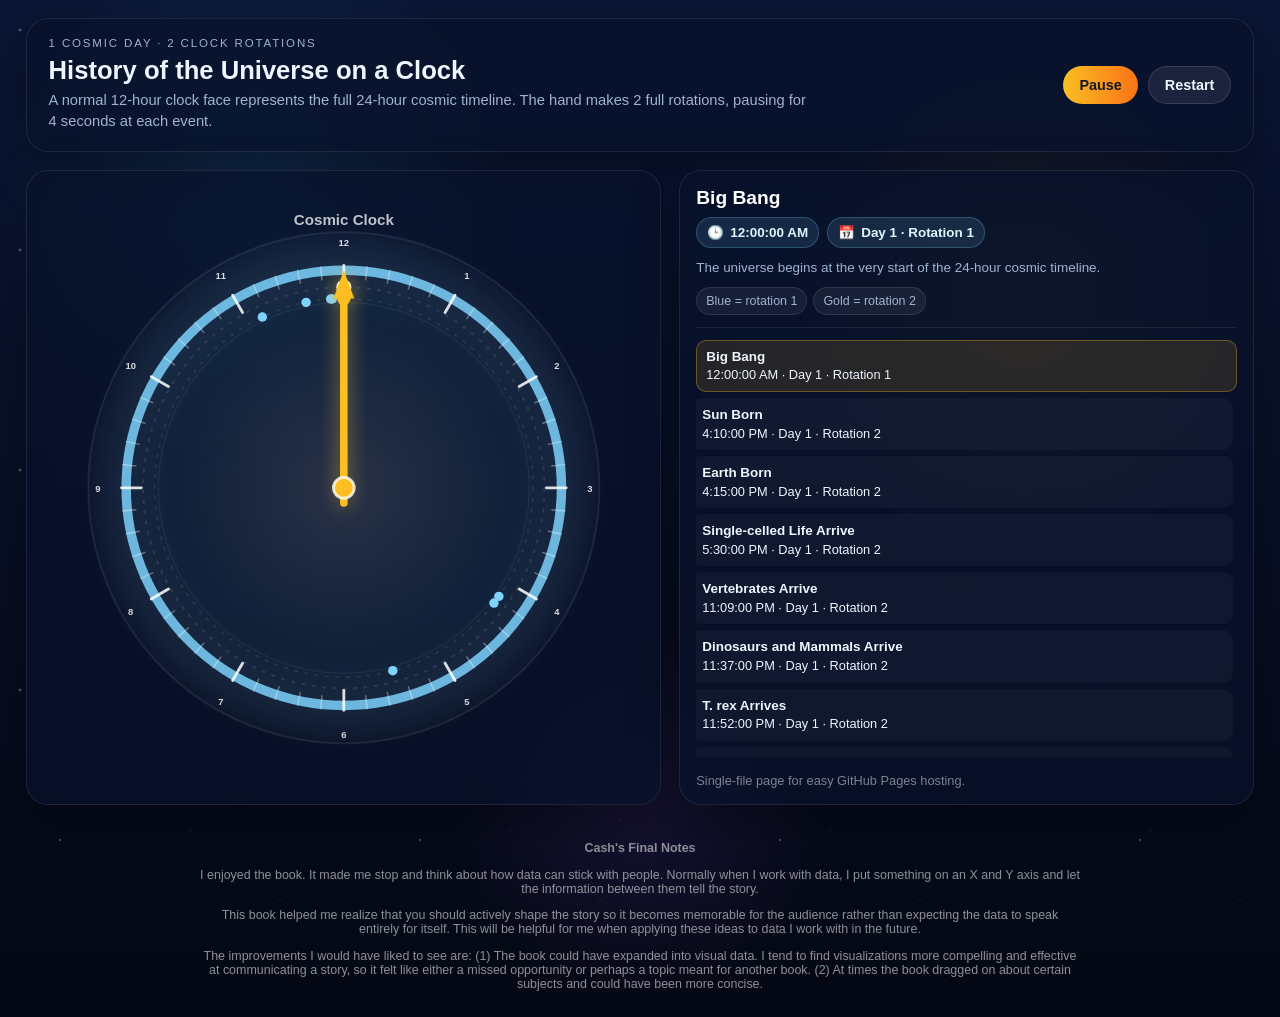
==== commit 11ba9812: "Update cosmicclock.html" ====
--- a/cosmicclock.html
+++ b/cosmicclock.html
@@ -16,9 +16,7 @@
       --card: rgba(9, 18, 43, 0.74);
       --glow: rgba(125, 211, 252, 0.42);
       --lap1: rgba(96,165,250,0.78);
-      --lap2: rgba(168,85,247,0.78);
-      --lap3: rgba(34,197,94,0.78);
-      --lap4: rgba(251,191,36,0.84);
+      --lap2: rgba(251,191,36,0.84);
     }
 
     * { box-sizing: border-box; }
@@ -337,9 +335,9 @@
   <main class="page">
     <section class="panel topbar">
       <div>
-        <div class="eyebrow">2 cosmic days · 4 clock rotations</div>
+        <div class="eyebrow">1 cosmic day · 2 clock rotations</div>
         <h1>History of the Universe on a Clock</h1>
-        <p class="subtitle">A normal 12-hour clock face represents the full 48-hour cosmic timeline. The hand makes 4 full rotations, pausing for 4 seconds at each event.</p>
+        <p class="subtitle">A normal 12-hour clock face represents the full 24-hour cosmic timeline. The hand makes 2 full rotations, pausing for 4 seconds at each event.</p>
       </div>
 
       <div class="controls">
@@ -361,20 +359,16 @@
 
           <circle cx="320" cy="320" r="270" fill="url(#faceGlow)" stroke="rgba(255,255,255,0.08)" stroke-width="2"></circle>
           <circle class="clock-face" cx="320" cy="320" r="230" fill="none" stroke="rgba(125,211,252,0.85)" stroke-width="10"></circle>
-          <circle cx="320" cy="320" r="188" fill="none" stroke="rgba(255,255,255,0.08)" stroke-width="1"></circle>
+          <circle cx="320" cy="320" r="196" fill="none" stroke="rgba(255,255,255,0.08)" stroke-width="1"></circle>
 
           <g id="ticks"></g>
           <g id="labels"></g>
 
           <circle cx="320" cy="320" r="212" fill="none" stroke="rgba(255,255,255,0.10)" stroke-width="2" stroke-dasharray="4 7"></circle>
-          <circle cx="320" cy="320" r="204" fill="none" stroke="rgba(255,255,255,0.08)" stroke-width="2" stroke-dasharray="4 7"></circle>
-          <circle cx="320" cy="320" r="196" fill="none" stroke="rgba(255,255,255,0.07)" stroke-width="2" stroke-dasharray="4 7"></circle>
-          <circle cx="320" cy="320" r="188" fill="none" stroke="rgba(255,255,255,0.06)" stroke-width="2" stroke-dasharray="4 7"></circle>
+          <circle cx="320" cy="320" r="200" fill="none" stroke="rgba(255,255,255,0.08)" stroke-width="2" stroke-dasharray="4 7"></circle>
 
           <circle id="progressRing1" cx="320" cy="320" r="212" fill="none" stroke="var(--lap1)" stroke-width="4" stroke-linecap="round" transform="rotate(-90 320 320)" stroke-dasharray="1332" stroke-dashoffset="1332"></circle>
-          <circle id="progressRing2" cx="320" cy="320" r="204" fill="none" stroke="var(--lap2)" stroke-width="4" stroke-linecap="round" transform="rotate(-90 320 320)" stroke-dasharray="1282" stroke-dashoffset="1282"></circle>
-          <circle id="progressRing3" cx="320" cy="320" r="196" fill="none" stroke="var(--lap3)" stroke-width="4" stroke-linecap="round" transform="rotate(-90 320 320)" stroke-dasharray="1232" stroke-dashoffset="1232"></circle>
-          <circle id="progressRing4" cx="320" cy="320" r="188" fill="none" stroke="var(--lap4)" stroke-width="4" stroke-linecap="round" transform="rotate(-90 320 320)" stroke-dasharray="1181" stroke-dashoffset="1181"></circle>
+          <circle id="progressRing2" cx="320" cy="320" r="200" fill="none" stroke="var(--lap2)" stroke-width="4" stroke-linecap="round" transform="rotate(-90 320 320)" stroke-dasharray="1257" stroke-dashoffset="1257"></circle>
 
           <g id="eventMarkers"></g>
 
@@ -393,7 +387,7 @@
 
         <div class="event-meta">
           <div class="pill">🕒 <span id="eventTime">12:00:00 AM</span></div>
-          <div class="pill">📅 <span id="eventDay">Day 0</span></div>
+          <div class="pill">📅 <span id="eventDay">Day 1</span></div>
         </div>
 
         <div class="small" id="eventDescription">
@@ -402,9 +396,7 @@
 
         <div class="legend">
           <div class="legend-chip">Blue = rotation 1</div>
-          <div class="legend-chip">Purple = rotation 2</div>
-          <div class="legend-chip">Green = rotation 3</div>
-          <div class="legend-chip">Gold = rotation 4</div>
+          <div class="legend-chip">Gold = rotation 2</div>
         </div>
 
         <div class="timeline" id="timeline"></div>
@@ -436,7 +428,7 @@
 
   <script>
     const events = [
-      { name: "Big Bang", time: "12:00:00 AM", day: 0 },
+      { name: "Big Bang", time: "12:00:00 AM", day: 1 },
       { name: "Sun Born", time: "4:10:00 PM", day: 1 },
       { name: "Earth Born", time: "4:15:00 PM", day: 1 },
       { name: "Single-celled Life Arrive", time: "5:30:00 PM", day: 1 },
@@ -450,14 +442,12 @@
 
     const HOLD_MS = 4000;
     const TRANSITION_MS = 2200;
-    const TOTAL_SECONDS = 2 * 24 * 60 * 60;
+    const TOTAL_SECONDS = 24 * 60 * 60;
     const LAP_DEGREES = 360;
-    const TOTAL_DEGREES = 1440;
+    const TOTAL_DEGREES = 720;
     const ringData = [
       { id: 'progressRing1', radius: 212, circumference: 1332 },
-      { id: 'progressRing2', radius: 204, circumference: 1282 },
-      { id: 'progressRing3', radius: 196, circumference: 1232 },
-      { id: 'progressRing4', radius: 188, circumference: 1181 }
+      { id: 'progressRing2', radius: 200, circumference: 1257 }
     ];
 
     const eventNameEl = document.getElementById('eventName');
@@ -474,12 +464,12 @@
     const progressRings = ringData.map(ring => ({ ...ring, el: document.getElementById(ring.id) }));
 
     const descriptions = {
-      "Big Bang": "The universe begins at the very start of the 48-hour cosmic timeline.",
-      "Sun Born": "Our Sun appears during the third of four clock rotations.",
-      "Earth Born": "Earth forms shortly after the Sun on the same rotation.",
+      "Big Bang": "The universe begins at the very start of the 24-hour cosmic timeline.",
+      "Sun Born": "Our Sun appears during the second half of the cosmic day.",
+      "Earth Born": "Earth forms shortly after the Sun on the same day.",
       "Single-celled Life Arrive": "Early life appears and dominates most of the remaining timeline.",
       "Vertebrates Arrive": "Vertebrates arrive very late in the cosmic sequence.",
-      "Dinosaurs and Mammals Arrive": "Dinosaurs and mammals appear close to the end of the final rotation.",
+      "Dinosaurs and Mammals Arrive": "Dinosaurs and mammals appear close to the end of the day.",
       "T. rex Arrives": "T. rex appears in the closing moments of cosmic history.",
       "Astroid Hits": "A major asteroid impact follows shortly after T. rex appears.",
       "Entire Human History Starts after": "Recorded human history is only a tiny sliver at the very end.",
@@ -494,11 +484,14 @@
       return hours * 3600 + minutes * 60 + seconds;
     }
 
-    const mappedEvents = events.map((event, index) => ({
-      ...event,
-      index,
-      absoluteSeconds: event.day * 86400 + toSeconds(event.time)
-    }));
+    const mappedEvents = events.map((event, index) => {
+      const dayOffset = (event.day - 1) * 86400;
+      return {
+        ...event,
+        index,
+        absoluteSeconds: dayOffset + toSeconds(event.time)
+      };
+    });
 
     let currentIndex = 0;
     let isPlaying = true;
@@ -539,16 +532,12 @@
       return (absoluteSeconds / TOTAL_SECONDS) * TOTAL_DEGREES;
     }
 
-    function angleOnClock(totalDegrees) {
-      return ((totalDegrees % LAP_DEGREES) + LAP_DEGREES) % LAP_DEGREES;
-    }
-
     function handRotation(totalDegrees) {
       return `rotate(${totalDegrees}deg)`;
     }
 
-    function lapNumber(totalDegrees) {
-      return Math.min(4, Math.floor(totalDegrees / LAP_DEGREES) + 1);
+    function rotationNumber(totalDegrees) {
+      return Math.min(2, Math.floor(totalDegrees / LAP_DEGREES) + 1);
     }
 
     function setRingProgress(ring, turnsCompleted) {
@@ -560,8 +549,6 @@
       const turns = totalDegrees / LAP_DEGREES;
       setRingProgress(progressRings[0], turns);
       setRingProgress(progressRings[1], turns - 1);
-      setRingProgress(progressRings[2], turns - 2);
-      setRingProgress(progressRings[3], turns - 3);
     }
 
     function createTicks() {
@@ -626,9 +613,9 @@
 
       mappedEvents.forEach((event, idx) => {
         const totalDegrees = secondsToDegrees(event.absoluteSeconds);
-        const lapIndex = Math.min(progressRings.length - 1, Math.floor(totalDegrees / LAP_DEGREES));
-        const ring = progressRings[lapIndex];
-        const angle = (angleOnClock(totalDegrees) / 360) * Math.PI * 2 - Math.PI / 2;
+        const ringIndex = Math.min(progressRings.length - 1, Math.floor(totalDegrees / LAP_DEGREES));
+        const ring = progressRings[ringIndex];
+        const angle = ((totalDegrees % 360 + 360) % 360) / 360 * Math.PI * 2 - Math.PI / 2;
         const radius = ring.radius;
         const x = cx + Math.cos(angle) * radius;
         const y = cy + Math.sin(angle) * radius;
@@ -647,7 +634,7 @@
 
     function renderTimeline() {
       timeline.innerHTML = mappedEvents.map((event, index) => {
-        const rotation = lapNumber(secondsToDegrees(event.absoluteSeconds));
+        const rotation = rotationNumber(secondsToDegrees(event.absoluteSeconds));
         return `
           <div class="timeline-item ${index === 0 ? 'active' : ''}" data-index="${index}">
             <strong>${event.name}</strong>
@@ -661,7 +648,7 @@
       currentIndex = index;
       const event = mappedEvents[index];
       const totalDegrees = secondsToDegrees(event.absoluteSeconds);
-      const rotation = lapNumber(totalDegrees);
+      const rotation = rotationNumber(totalDegrees);
 
       handGroup.style.transform = handRotation(totalDegrees);
       updateProgressRings(totalDegrees);
